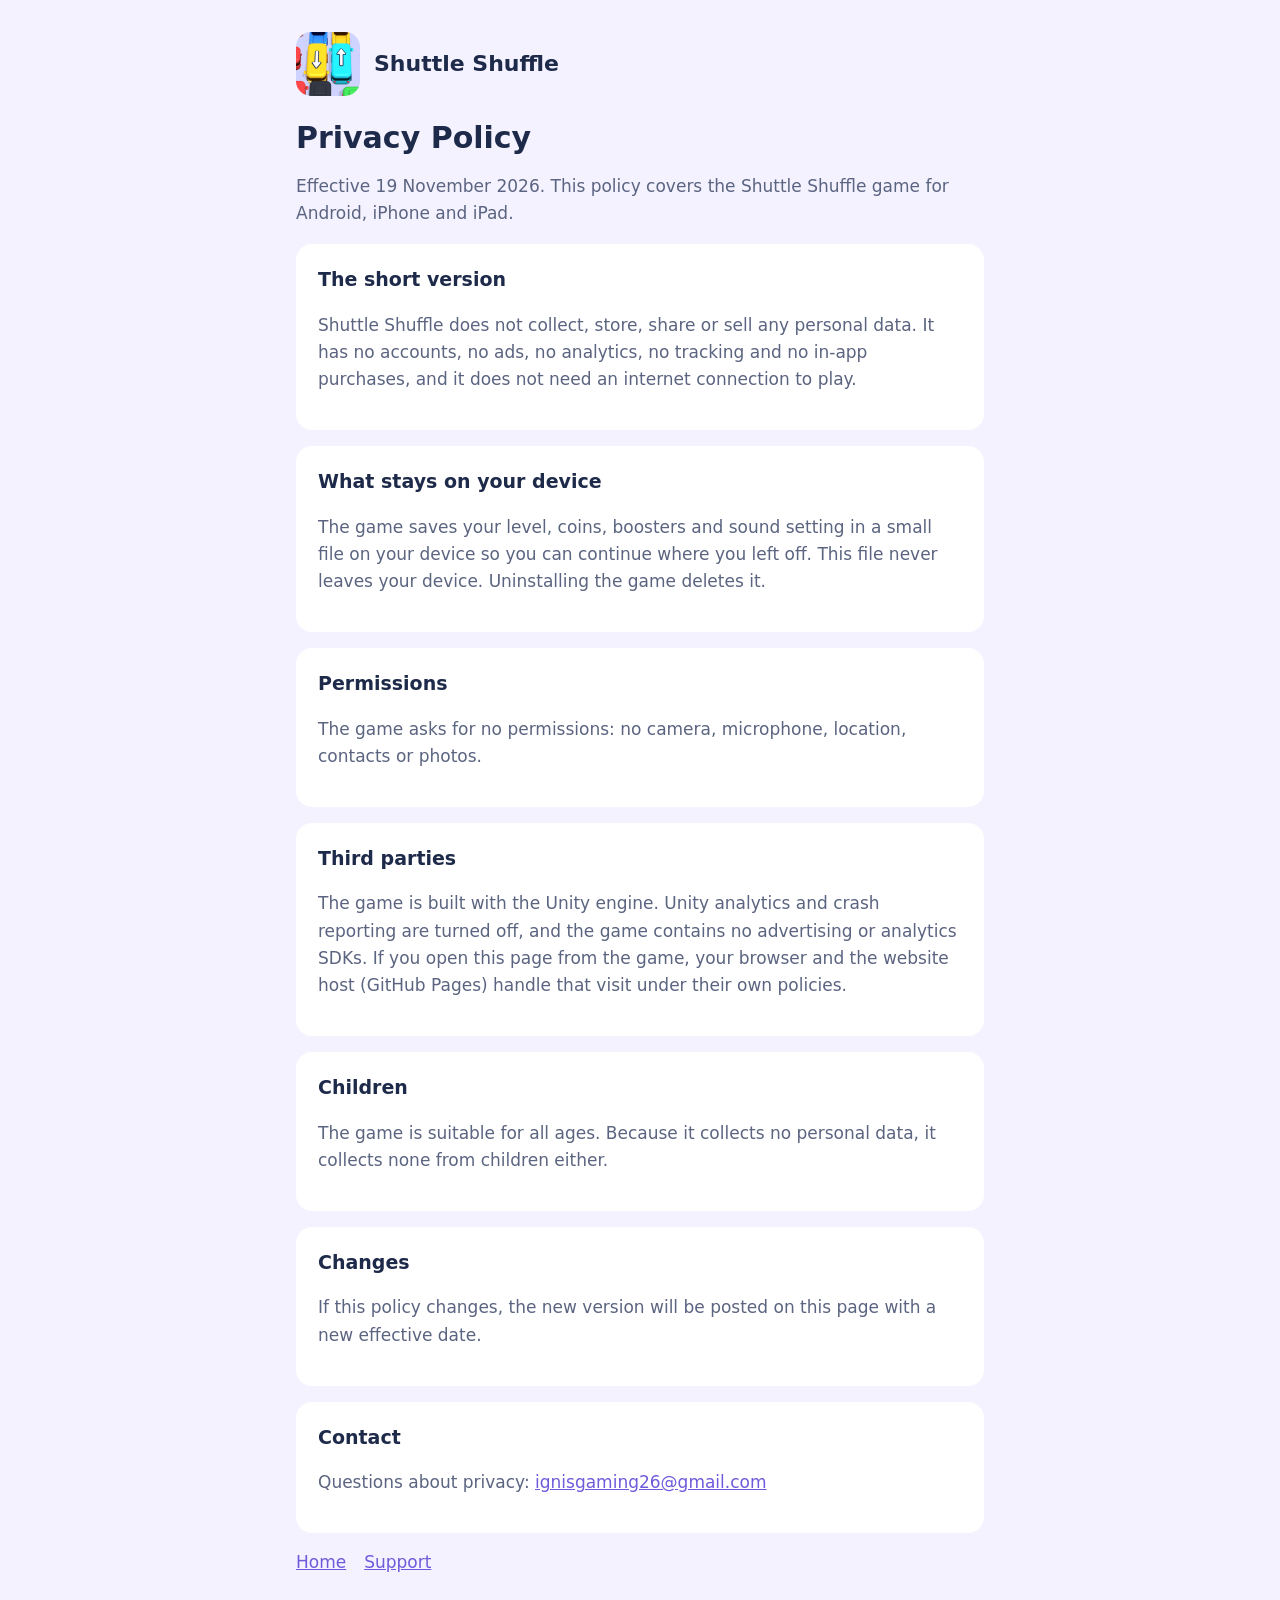
==== privacy.html @ e5b63c01 "Shuttle Shuffle privacy, support and home pages Co-Authored-By: Claude Opus 5.5 <noreply@anthropic.c" ====
<!doctype html>
<html lang="en"><head><meta charset="utf-8"><meta name="viewport" content="width=device-width, initial-scale=1">
<title>Privacy Policy</title><link rel="icon" href="icon.png"><link rel="stylesheet" href="style.css"></head>
<body><main>
<header><img src="icon.png" alt=""><a href="index.html">Shuttle Shuffle</a></header>
<h1>Privacy Policy</h1>
<p>Effective 19 November 2026. This policy covers the Shuttle Shuffle game for Android, iPhone and iPad.</p>
<section><h2>The short version</h2><p>Shuttle Shuffle does not collect, store, share or sell any personal data. It has no accounts, no ads, no analytics, no tracking and no in-app purchases, and it does not need an internet connection to play.</p></section>
<section><h2>What stays on your device</h2><p>The game saves your level, coins, boosters and sound setting in a small file on your device so you can continue where you left off. This file never leaves your device. Uninstalling the game deletes it.</p></section>
<section><h2>Permissions</h2><p>The game asks for no permissions: no camera, microphone, location, contacts or photos.</p></section>
<section><h2>Third parties</h2><p>The game is built with the Unity engine. Unity analytics and crash reporting are turned off, and the game contains no advertising or analytics SDKs. If you open this page from the game, your browser and the website host (GitHub Pages) handle that visit under their own policies.</p></section>
<section><h2>Children</h2><p>The game is suitable for all ages. Because it collects no personal data, it collects none from children either.</p></section>
<section><h2>Changes</h2><p>If this policy changes, the new version will be posted on this page with a new effective date.</p></section>
<section><h2>Contact</h2><p>Questions about privacy: <a href="mailto:ignisgaming26@gmail.com">ignisgaming26@gmail.com</a></p></section>
<nav><a href="index.html">Home</a><a href="support.html">Support</a></nav>
</main></body></html>
---- style.css ----
:root { --bg: #f4f2ff; --card: #fff; --ink: #1e2a4a; --muted: #5b6480; --accent: #6d5bdb; }
@media (prefers-color-scheme: dark) { :root { --bg: #14122a; --card: #1e1b3a; --ink: #eceaff; --muted: #a9a6c9; --accent: #9d8ff0; } }
* { box-sizing: border-box; }
body { margin: 0; background: var(--bg); color: var(--ink); font: 17px/1.6 system-ui, -apple-system, "Segoe UI", Roboto, sans-serif; }
main { max-width: 720px; margin: 0 auto; padding: 32px 16px 64px; }
header { display: flex; align-items: center; gap: 14px; margin-bottom: 24px; }
header img { width: 64px; height: 64px; border-radius: 15px; }
header a { color: inherit; text-decoration: none; font-weight: 700; font-size: 22px; }
section { background: var(--card); border-radius: 16px; padding: 20px 22px; margin: 16px 0; }
h1 { font-size: 30px; line-height: 1.2; margin: 0 0 6px; }
h2 { font-size: 19px; margin: 0 0 6px; }
p, li { color: var(--muted); }
a { color: var(--accent); }
nav a { margin-right: 18px; }
footer { margin-top: 32px; font-size: 14px; color: var(--muted); }
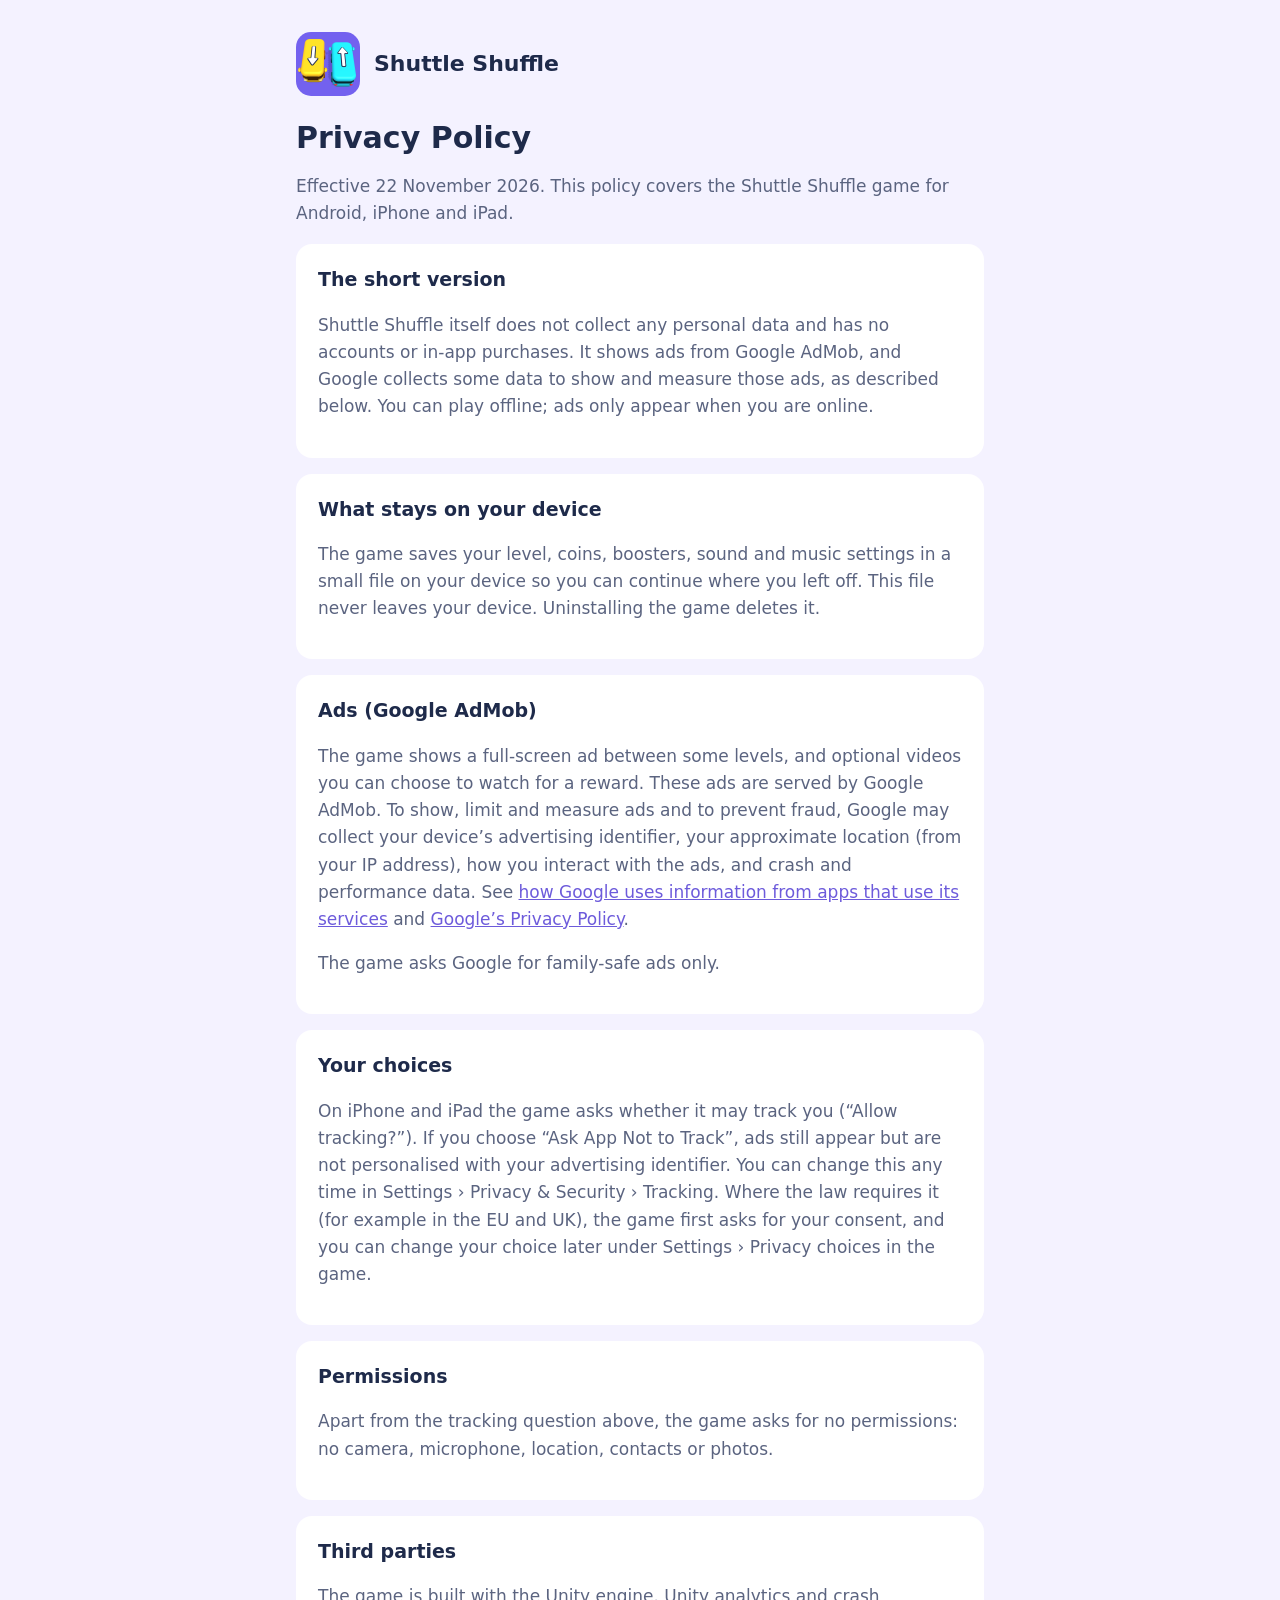
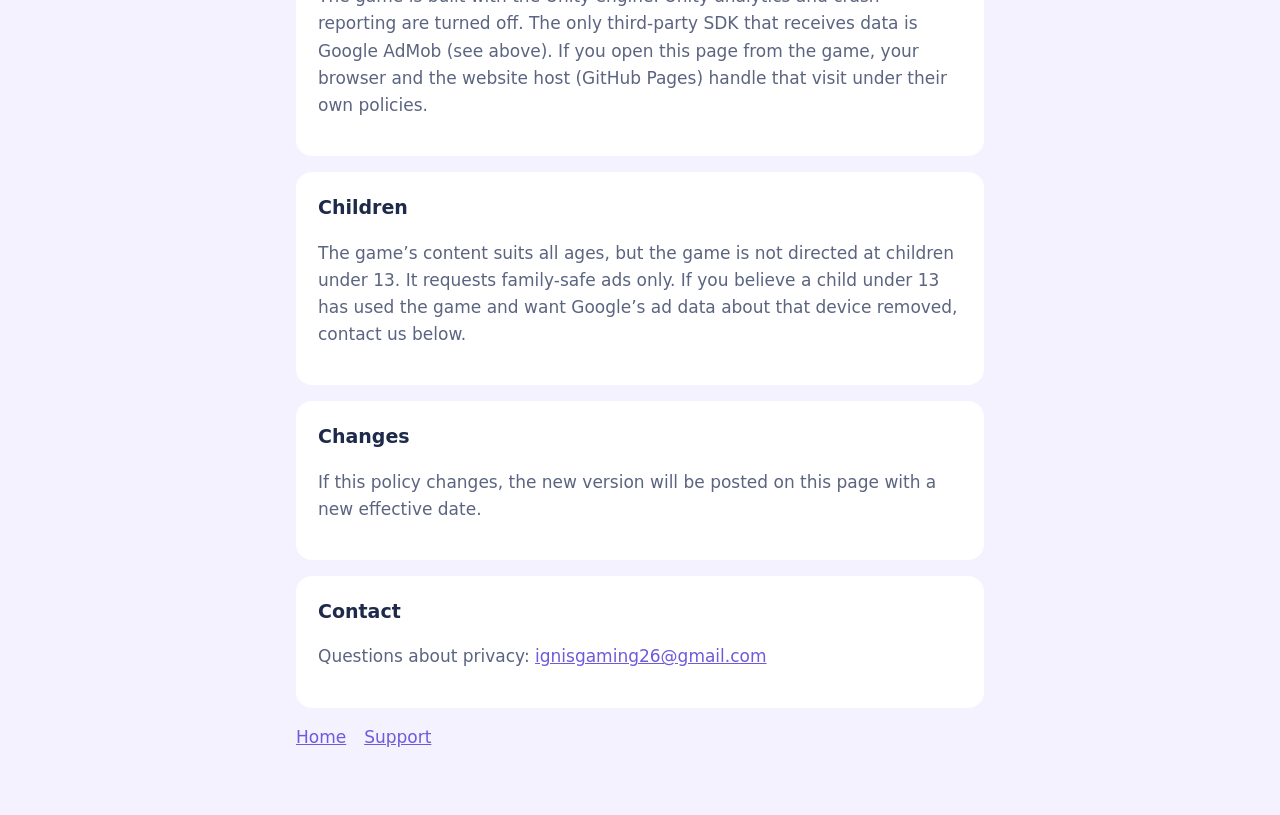
==== commit 749f0d4e: "Describe Google AdMob ads in the privacy policy and home page Co-Authored-By: Claude Opus 5.5 <norep" ====
--- a/privacy.html
+++ b/privacy.html
@@ -4,12 +4,14 @@
 <body><main>
 <header><img src="icon.png" alt=""><a href="index.html">Shuttle Shuffle</a></header>
 <h1>Privacy Policy</h1>
-<p>Effective 19 November 2026. This policy covers the Shuttle Shuffle game for Android, iPhone and iPad.</p>
-<section><h2>The short version</h2><p>Shuttle Shuffle does not collect, store, share or sell any personal data. It has no accounts, no ads, no analytics, no tracking and no in-app purchases, and it does not need an internet connection to play.</p></section>
-<section><h2>What stays on your device</h2><p>The game saves your level, coins, boosters and sound setting in a small file on your device so you can continue where you left off. This file never leaves your device. Uninstalling the game deletes it.</p></section>
-<section><h2>Permissions</h2><p>The game asks for no permissions: no camera, microphone, location, contacts or photos.</p></section>
-<section><h2>Third parties</h2><p>The game is built with the Unity engine. Unity analytics and crash reporting are turned off, and the game contains no advertising or analytics SDKs. If you open this page from the game, your browser and the website host (GitHub Pages) handle that visit under their own policies.</p></section>
-<section><h2>Children</h2><p>The game is suitable for all ages. Because it collects no personal data, it collects none from children either.</p></section>
+<p>Effective 22 November 2026. This policy covers the Shuttle Shuffle game for Android, iPhone and iPad.</p>
+<section><h2>The short version</h2><p>Shuttle Shuffle itself does not collect any personal data and has no accounts or in-app purchases. It shows ads from Google AdMob, and Google collects some data to show and measure those ads, as described below. You can play offline; ads only appear when you are online.</p></section>
+<section><h2>What stays on your device</h2><p>The game saves your level, coins, boosters, sound and music settings in a small file on your device so you can continue where you left off. This file never leaves your device. Uninstalling the game deletes it.</p></section>
+<section><h2>Ads (Google AdMob)</h2><p>The game shows a full-screen ad between some levels, and optional videos you can choose to watch for a reward. These ads are served by Google AdMob. To show, limit and measure ads and to prevent fraud, Google may collect your device&rsquo;s advertising identifier, your approximate location (from your IP address), how you interact with the ads, and crash and performance data. See <a href="https://policies.google.com/technologies/partner-sites">how Google uses information from apps that use its services</a> and <a href="https://policies.google.com/privacy">Google&rsquo;s Privacy Policy</a>.</p><p>The game asks Google for family-safe ads only.</p></section>
+<section><h2>Your choices</h2><p>On iPhone and iPad the game asks whether it may track you (&ldquo;Allow tracking?&rdquo;). If you choose &ldquo;Ask App Not to Track&rdquo;, ads still appear but are not personalised with your advertising identifier. You can change this any time in Settings &rsaquo; Privacy &amp; Security &rsaquo; Tracking. Where the law requires it (for example in the EU and UK), the game first asks for your consent, and you can change your choice later under Settings &rsaquo; Privacy choices in the game.</p></section>
+<section><h2>Permissions</h2><p>Apart from the tracking question above, the game asks for no permissions: no camera, microphone, location, contacts or photos.</p></section>
+<section><h2>Third parties</h2><p>The game is built with the Unity engine. Unity analytics and crash reporting are turned off. The only third-party SDK that receives data is Google AdMob (see above). If you open this page from the game, your browser and the website host (GitHub Pages) handle that visit under their own policies.</p></section>
+<section><h2>Children</h2><p>The game&rsquo;s content suits all ages, but the game is not directed at children under 13. It requests family-safe ads only. If you believe a child under 13 has used the game and want Google&rsquo;s ad data about that device removed, contact us below.</p></section>
 <section><h2>Changes</h2><p>If this policy changes, the new version will be posted on this page with a new effective date.</p></section>
 <section><h2>Contact</h2><p>Questions about privacy: <a href="mailto:ignisgaming26@gmail.com">ignisgaming26@gmail.com</a></p></section>
 <nav><a href="index.html">Home</a><a href="support.html">Support</a></nav>
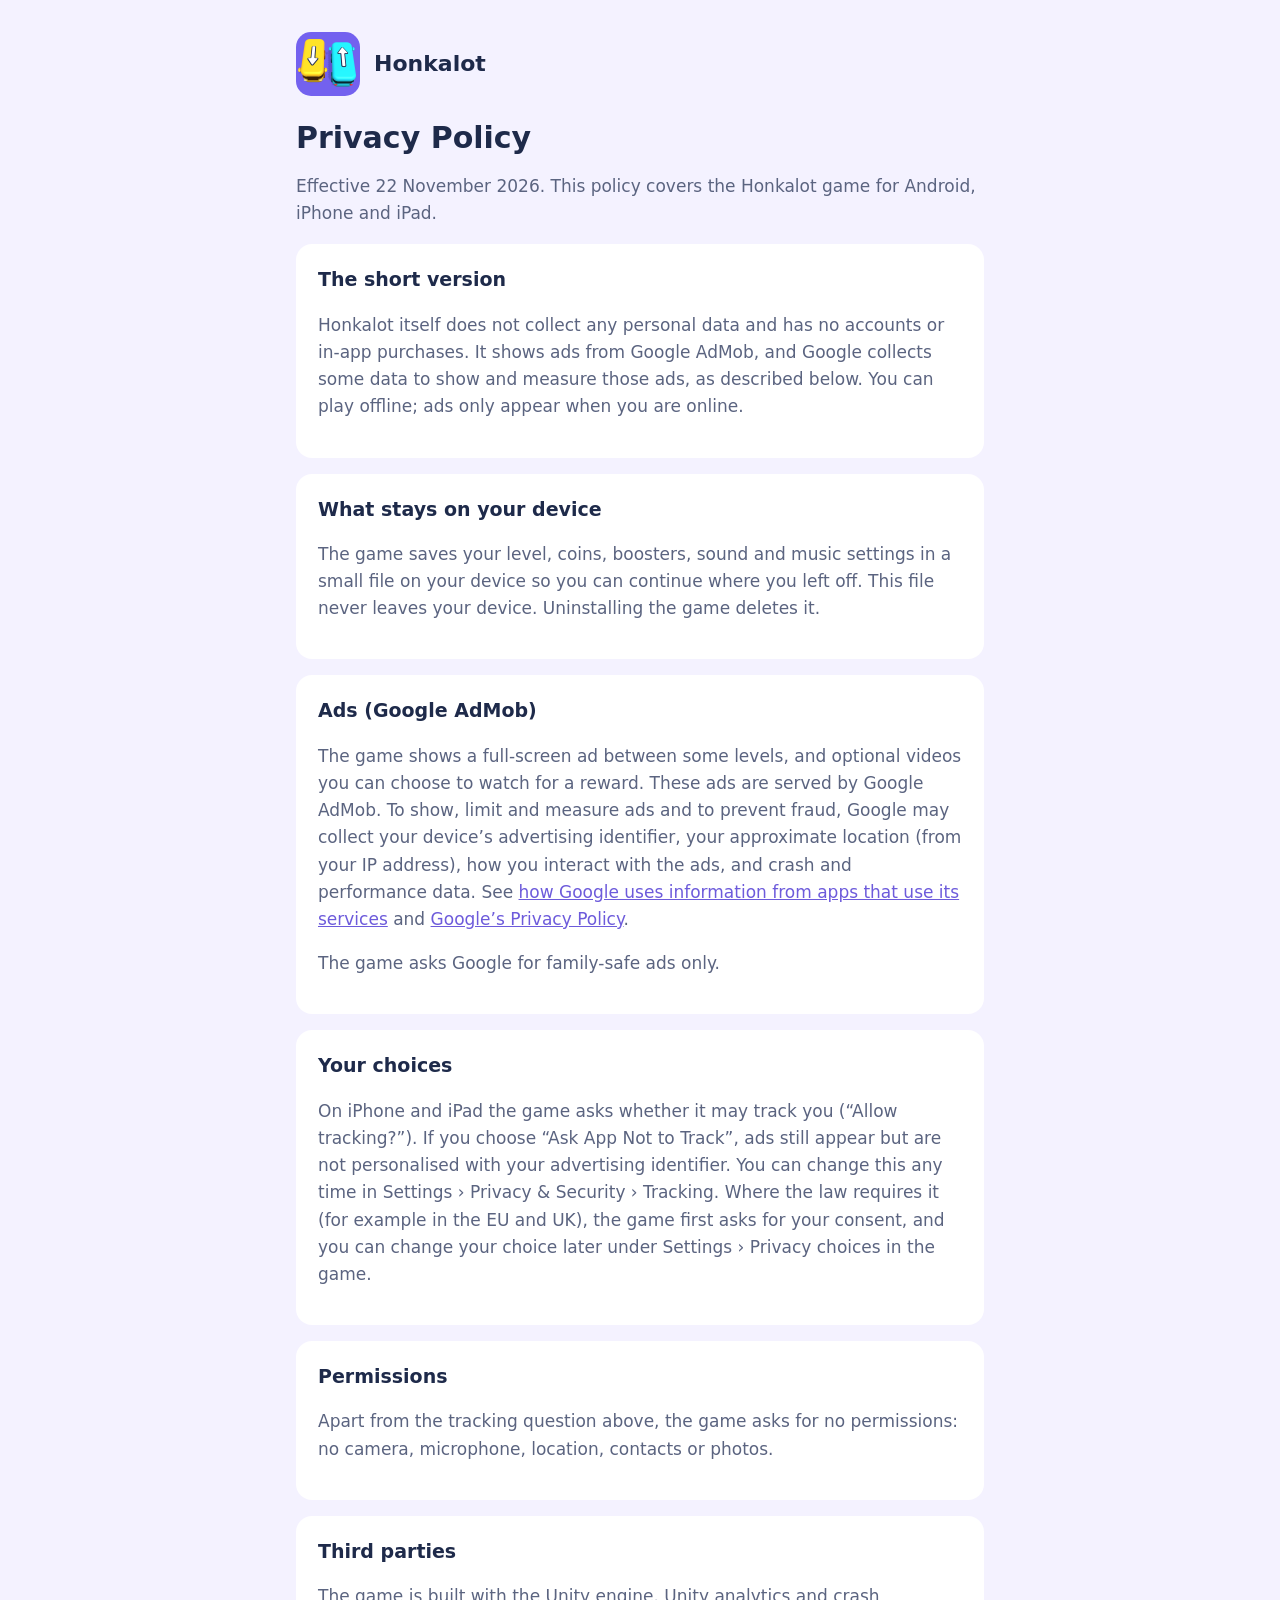
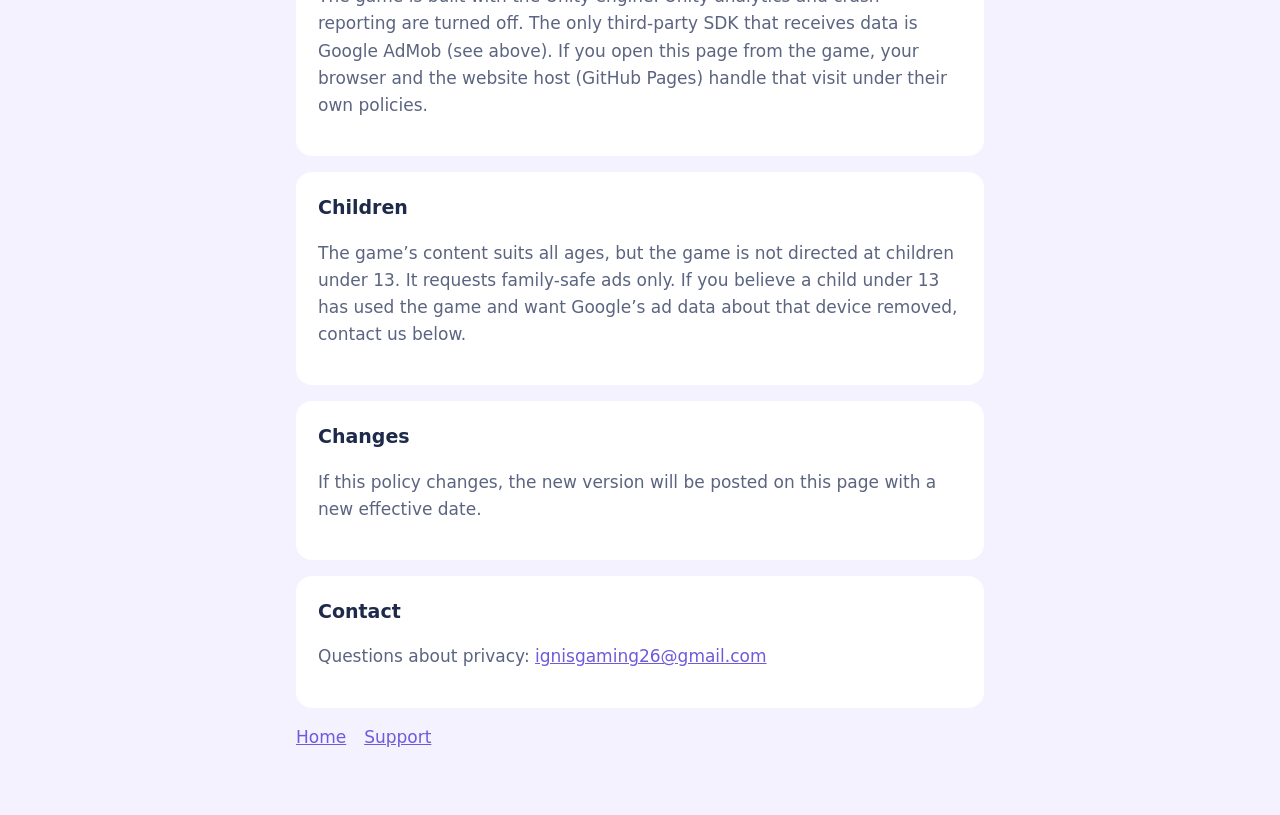
==== commit bf4b0b4a: "Rename the game to Honkalot on all pages Co-Authored-By: Claude Opus 5.5 <noreply@anthropic.com>" ====
--- a/privacy.html
+++ b/privacy.html
@@ -2,10 +2,10 @@
 <html lang="en"><head><meta charset="utf-8"><meta name="viewport" content="width=device-width, initial-scale=1">
 <title>Privacy Policy</title><link rel="icon" href="icon.png"><link rel="stylesheet" href="style.css"></head>
 <body><main>
-<header><img src="icon.png" alt=""><a href="index.html">Shuttle Shuffle</a></header>
+<header><img src="icon.png" alt=""><a href="index.html">Honkalot</a></header>
 <h1>Privacy Policy</h1>
-<p>Effective 22 November 2026. This policy covers the Shuttle Shuffle game for Android, iPhone and iPad.</p>
-<section><h2>The short version</h2><p>Shuttle Shuffle itself does not collect any personal data and has no accounts or in-app purchases. It shows ads from Google AdMob, and Google collects some data to show and measure those ads, as described below. You can play offline; ads only appear when you are online.</p></section>
+<p>Effective 22 November 2026. This policy covers the Honkalot game for Android, iPhone and iPad.</p>
+<section><h2>The short version</h2><p>Honkalot itself does not collect any personal data and has no accounts or in-app purchases. It shows ads from Google AdMob, and Google collects some data to show and measure those ads, as described below. You can play offline; ads only appear when you are online.</p></section>
 <section><h2>What stays on your device</h2><p>The game saves your level, coins, boosters, sound and music settings in a small file on your device so you can continue where you left off. This file never leaves your device. Uninstalling the game deletes it.</p></section>
 <section><h2>Ads (Google AdMob)</h2><p>The game shows a full-screen ad between some levels, and optional videos you can choose to watch for a reward. These ads are served by Google AdMob. To show, limit and measure ads and to prevent fraud, Google may collect your device&rsquo;s advertising identifier, your approximate location (from your IP address), how you interact with the ads, and crash and performance data. See <a href="https://policies.google.com/technologies/partner-sites">how Google uses information from apps that use its services</a> and <a href="https://policies.google.com/privacy">Google&rsquo;s Privacy Policy</a>.</p><p>The game asks Google for family-safe ads only.</p></section>
 <section><h2>Your choices</h2><p>On iPhone and iPad the game asks whether it may track you (&ldquo;Allow tracking?&rdquo;). If you choose &ldquo;Ask App Not to Track&rdquo;, ads still appear but are not personalised with your advertising identifier. You can change this any time in Settings &rsaquo; Privacy &amp; Security &rsaquo; Tracking. Where the law requires it (for example in the EU and UK), the game first asks for your consent, and you can change your choice later under Settings &rsaquo; Privacy choices in the game.</p></section>
